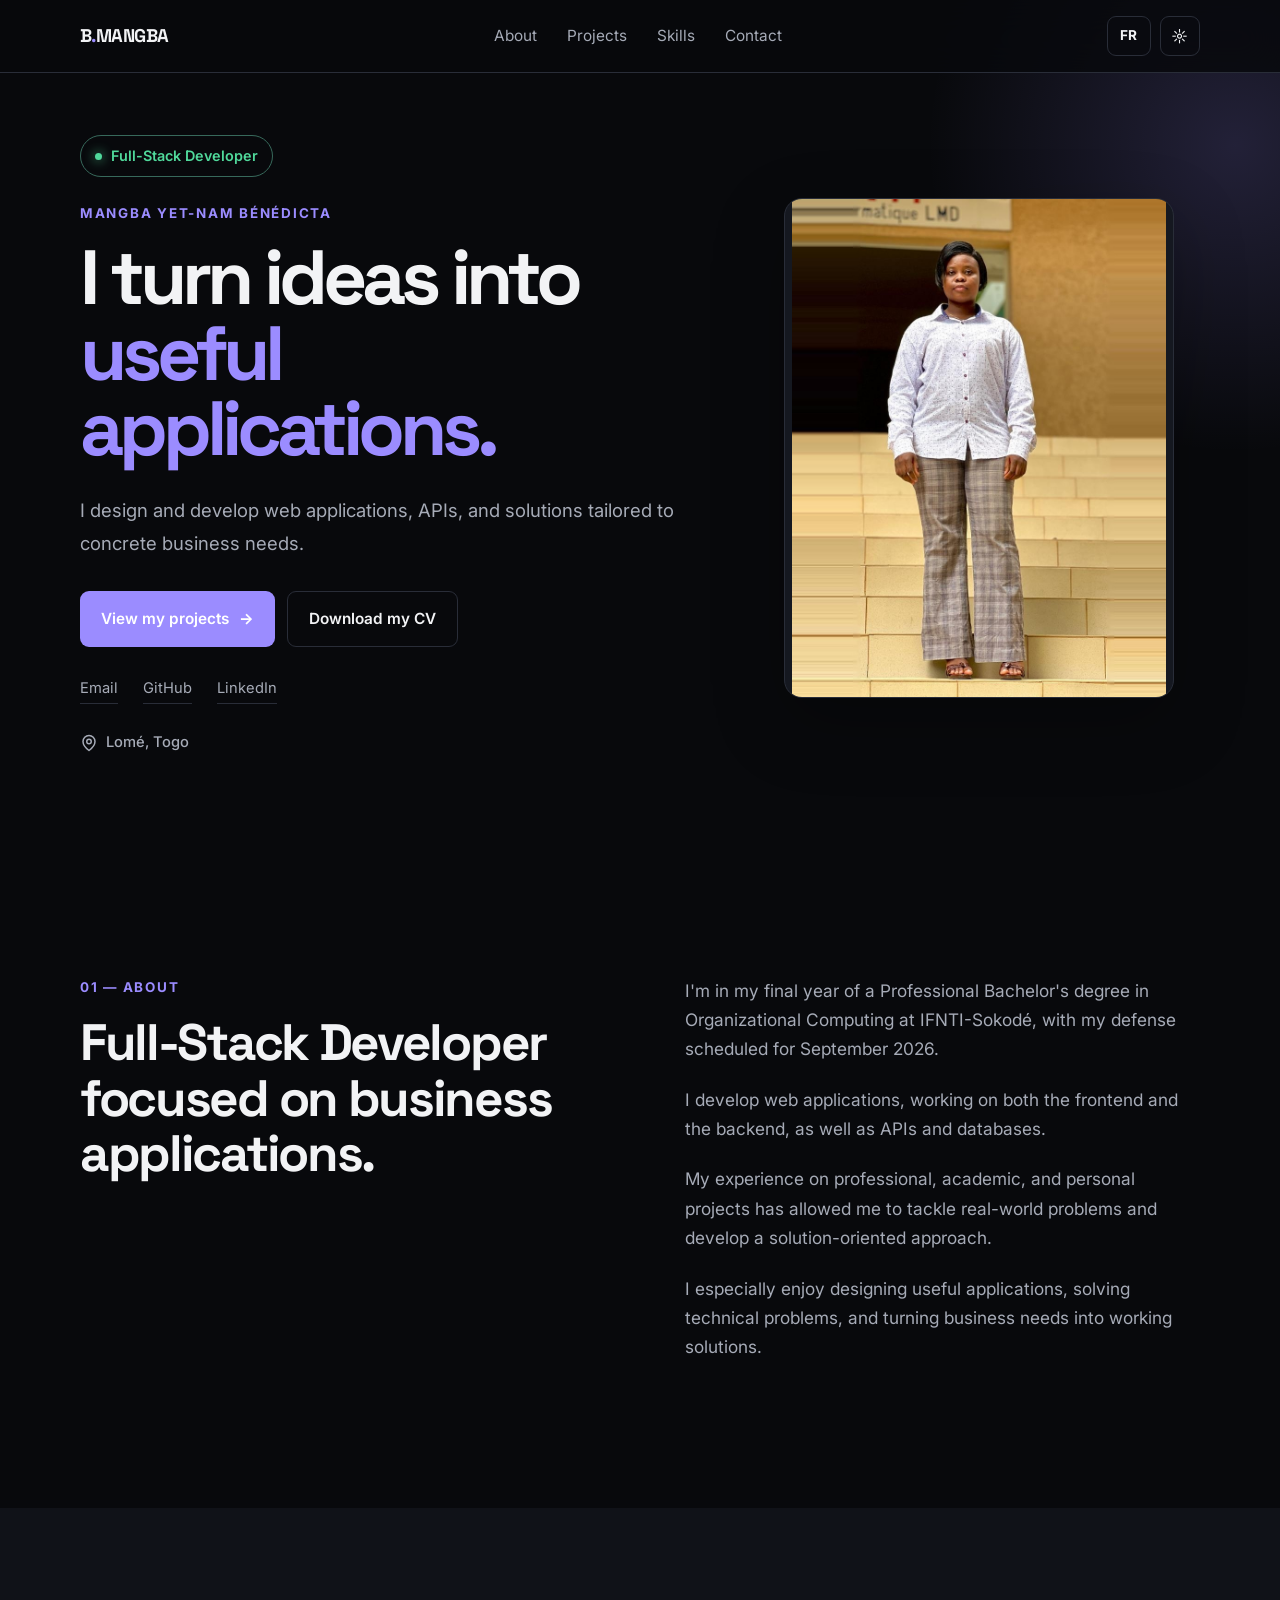
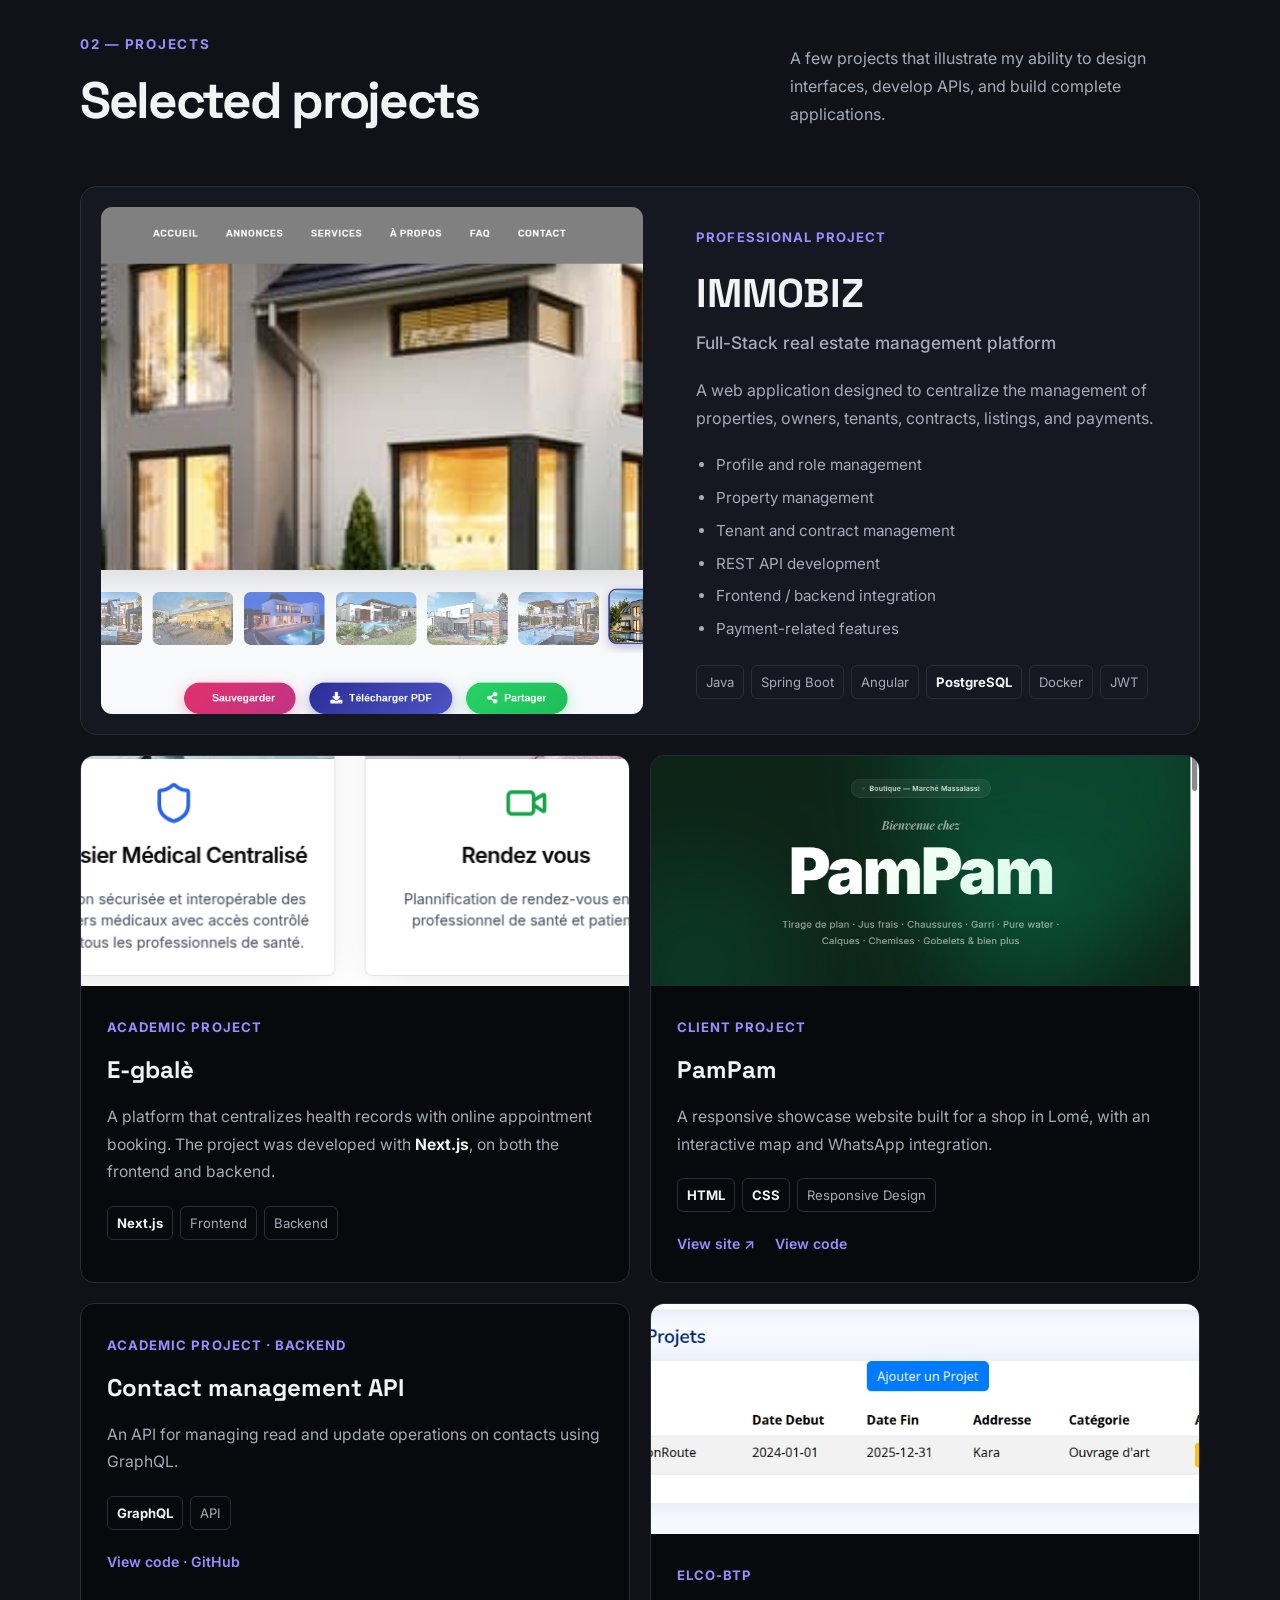
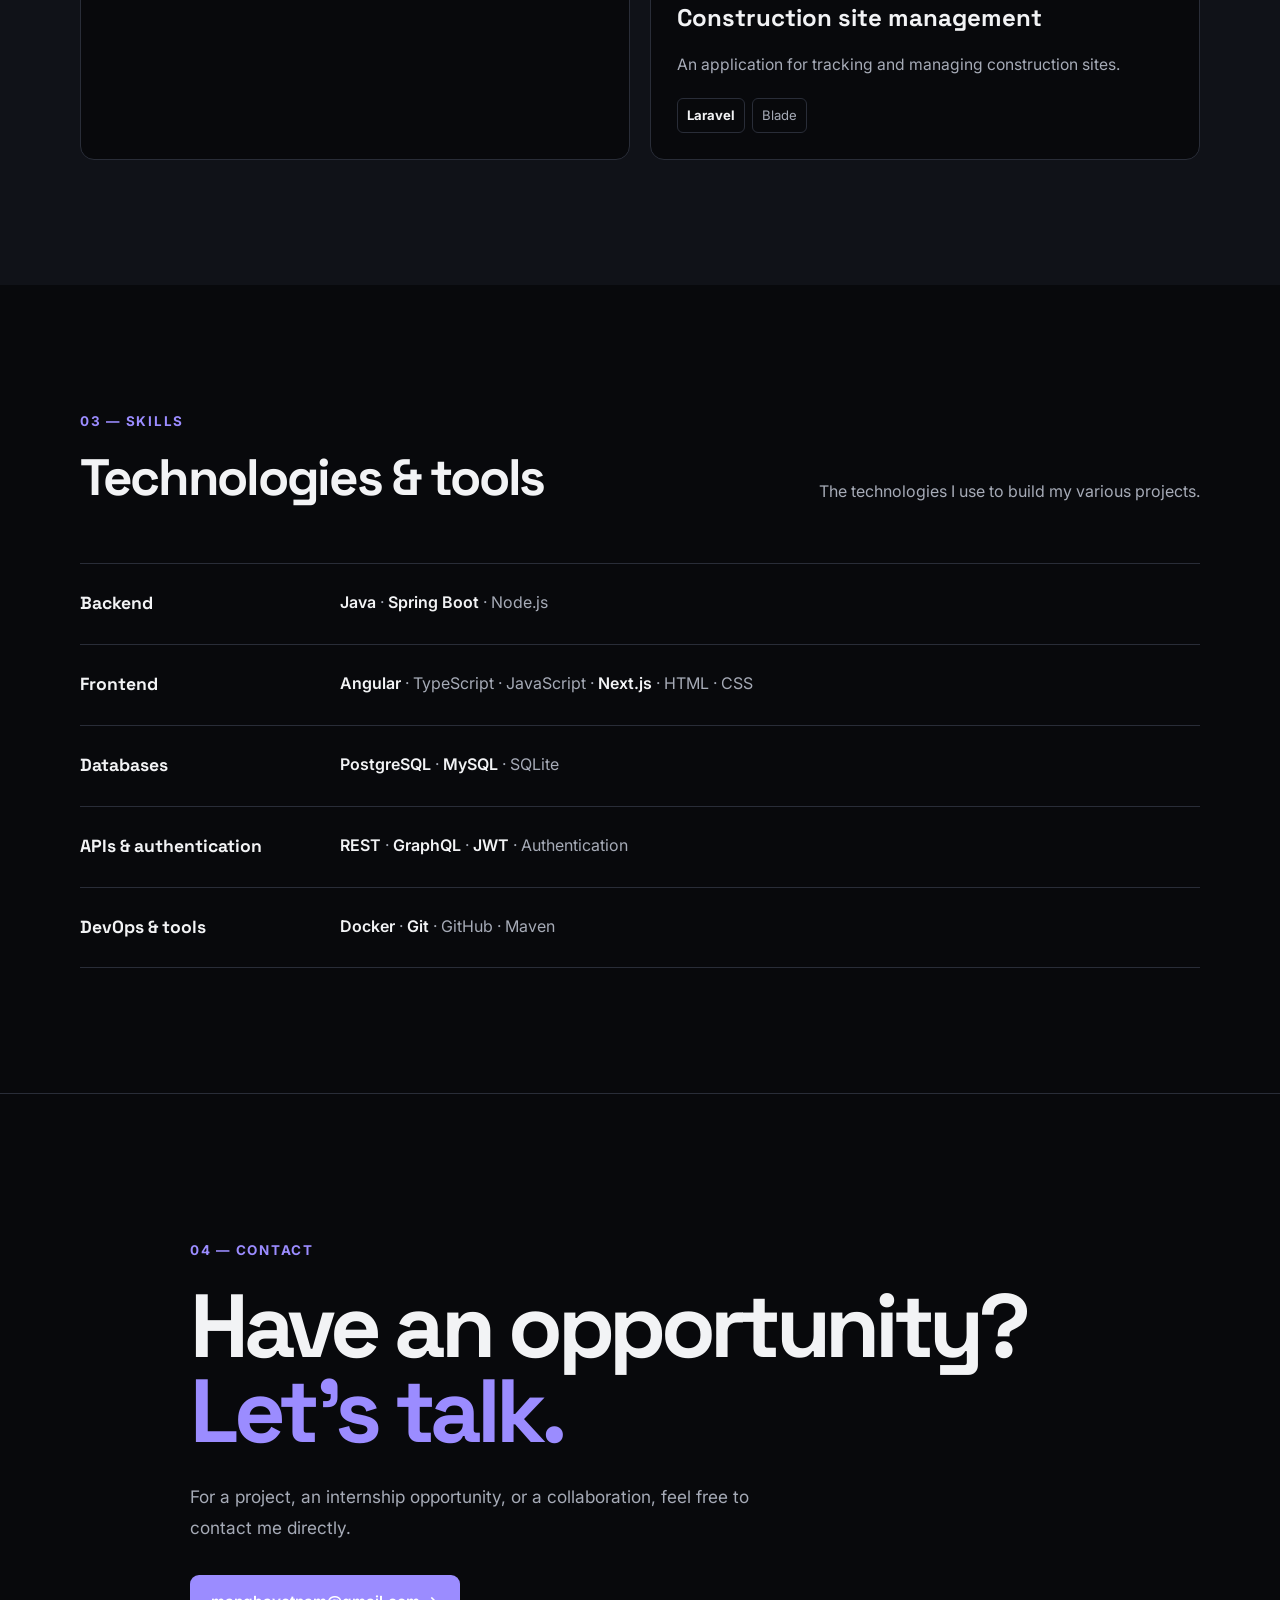
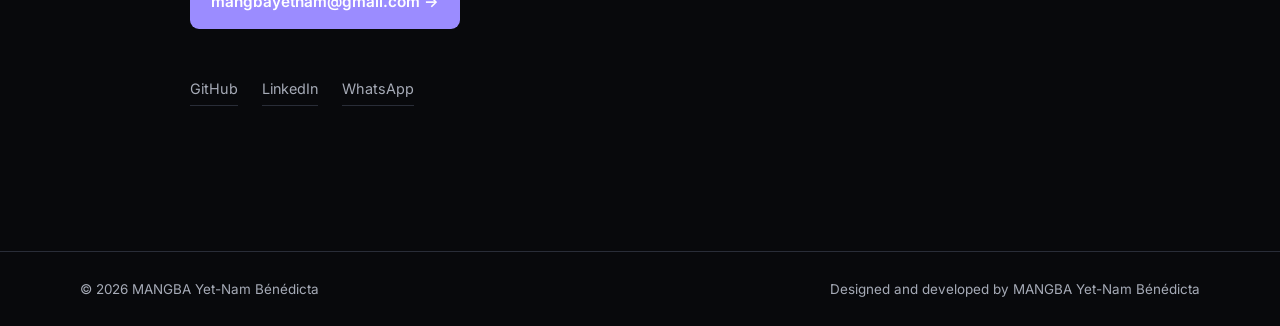
==== index.en.html @ 44712474 "ajout de traduction" ====
<!DOCTYPE html>
<html lang="en" data-theme="dark">

<head>
  <meta charset="UTF-8">
  <meta name="viewport" content="width=device-width, initial-scale=1.0">

  <meta
    name="description"
    content="Portfolio of MANGBA Yet-Nam Bénédicta — Full-Stack Developer."
  >

  <title>MANGBA Yet-Nam Bénédicta — Full-Stack Developer</title>

  <link rel="alternate" hreflang="fr" href="index.html">
  <link rel="alternate" hreflang="en" href="index.en.html">

  <link rel="preconnect" href="https://fonts.googleapis.com">
  <link rel="preconnect" href="https://fonts.gstatic.com" crossorigin>

  <link
    href="https://fonts.googleapis.com/css2?family=Inter:wght@400;500;600;700&family=Space+Grotesk:wght@500;600;700&display=swap"
    rel="stylesheet"
  >

  <link rel="stylesheet" href="style.css">
</head>

<body>

<!-- =====================================================
     HEADER
===================================================== -->

<header class="site-header">

  <div class="container nav">

    <a href="#home" class="brand">
      B<span>.</span>MANGBA
    </a>

    <nav id="navMenu">

      <a href="#about">About</a>
      <a href="#work">Projects</a>
      <a href="#skills">Skills</a>
      <a href="#contact">Contact</a>

    </nav>

    <div class="nav-actions">

      <a
        href="index.html"
        class="lang-switch"
        aria-label="Switch to French version"
        hreflang="fr"
      >
        FR
      </a>

      <button
        id="themeToggle"
        class="icon-btn"
        aria-label="Toggle theme"
      >
        ☼
      </button>

      <button
        id="menuToggle"
        class="icon-btn menu-btn"
        aria-label="Open menu"
      >
        ☰
      </button>

    </div>

  </div>

</header>


<main>

<!-- =====================================================
     HERO
===================================================== -->

<section class="hero" id="home">

  <div class="hero-orb"></div>

  <div class="container hero-grid">

    <div class="hero-copy">

      <div class="availability">

        <i></i>

        Full-Stack Developer

      </div>


      <p class="eyebrow">
        MANGBA Yet-Nam Bénédicta
      </p>


      <h1>
        I turn ideas into
        <em>useful applications.</em>
      </h1>


      <p class="hero-text">
        I design and develop web applications, APIs, and solutions
        tailored to concrete business needs.
      </p>


      <div class="hero-buttons">

        <a
          href="#work"
          class="btn primary"
        >
          View my projects
          <b>→</b>
        </a>


        <a
          href="assets/MANGBA_Yet-Nam_Bénédicta_CV.pdf"
          class="btn ghost"
          download
        >
          Download my CV
        </a>

      </div>


      <div class="hero-links">

        <a href="mailto:mangbayetnam@gmail.com">
          Email
        </a>

        <a
          href="https://github.com/bendictamangba"
          target="_blank"
          rel="noopener"
        >
          GitHub
        </a>

        <a
          href="https://www.linkedin.com/in/yet-nam-b%C3%A9n%C3%A9dicta-mangba-b4b891425/"
          target="_blank"
          rel="noopener"
        >
          LinkedIn
        </a>

      </div>


      <!-- LOCATION -->

      <div class="location">

        <svg
          xmlns="http://www.w3.org/2000/svg"
          width="18"
          height="18"
          viewBox="0 0 24 24"
          fill="none"
          stroke="currentColor"
          stroke-width="2"
          stroke-linecap="round"
          stroke-linejoin="round"
          aria-hidden="true"
        >
          <path d="M20 10c0 6-8 12-8 12S4 16 4 10a8 8 0 1 1 16 0Z"></path>
          <circle cx="12" cy="10" r="3"></circle>
        </svg>

        <span>
          Lomé, Togo
        </span>

      </div>

    </div>


    <!-- PHOTO -->

    <div class="portrait-wrap">

      <div class="portrait">

        <img
          src="assets/images/me.jpeg"
          alt="Portrait of MANGBA Yet-Nam Bénédicta"
        >

      </div>

    </div>

  </div>

</section>


<!-- =====================================================
     ABOUT
===================================================== -->

<section
  id="about"
  class="section"
>

  <div class="container two-col">

    <div>

      <p class="section-index">
        01 — ABOUT
      </p>

      <h2>
        Full-Stack Developer
        focused on business applications.
      </h2>

    </div>


    <div class="body-copy">

      <p>
        I'm in my final year of a Professional Bachelor's degree in
        Organizational Computing at IFNTI-Sokodé, with my defense
        scheduled for September 2026.
      </p>


      <p>
        I develop web applications, working on both the frontend and
        the backend, as well as APIs and databases.
      </p>


      <p>
        My experience on professional, academic, and personal projects
        has allowed me to tackle real-world problems and develop a
        solution-oriented approach.
      </p>


      <p>
        I especially enjoy designing useful applications, solving
        technical problems, and turning business needs into working
        solutions.
      </p>

    </div>

  </div>

</section>


<!-- =====================================================
     PROJECTS
===================================================== -->

<section
  id="work"
  class="section dark-section"
>

  <div class="container">

    <div class="section-head">

      <div>

        <p class="section-index">
          02 — PROJECTS
        </p>

        <h2>
          Selected projects
        </h2>

      </div>


      <p>
        A few projects that illustrate my ability to design interfaces,
        develop APIs, and build complete applications.
      </p>

    </div>


    <!-- IMMOBIZ -->

    <article class="featured-project">

      <div class="project-visual">

        <img
          src="assets/images/immobiz.png"
          alt="IMMOBIZ platform interface"
        >

      </div>


      <div class="project-info">

        <span class="label">
          Professional project
        </span>


        <h3>
          IMMOBIZ
        </h3>


        <h4>
          Full-Stack real estate management platform
        </h4>


        <p>
          A web application designed to centralize the management of
          properties, owners, tenants, contracts, listings, and payments.
        </p>


        <ul>

          <li>
            Profile and role management
          </li>

          <li>
            Property management
          </li>

          <li>
            Tenant and contract management
          </li>

          <li>
            REST API development
          </li>

          <li>
            Frontend / backend integration
          </li>

          <li>
            Payment-related features
          </li>

        </ul>


        <div class="tech">

          <span>Java</span>
          <span>Spring Boot</span>
          <span>Angular</span>
          <span><b>PostgreSQL</b></span>
          <span>Docker</span>
          <span>JWT</span>

        </div>

      </div>

    </article>


    <!-- OTHER PROJECTS -->

    <div class="project-grid">


      <!-- E-GBALE -->

      <article class="project-card">

        <div class="card-image">

          <img
            src="assets/images/egbale.png"
            alt="E-gbalè platform"
          >

        </div>


        <div class="card-body">

          <span class="label">
            Academic project
          </span>


          <h3>
            E-gbalè
          </h3>


          <p>
            A platform that centralizes health records with online
            appointment booking. The project was developed with
            <strong>Next.js</strong>, on both the frontend and backend.
          </p>


          <div class="tech">

            <span><b>Next.js</b></span>
            <span>Frontend</span>
            <span>Backend</span>

          </div>

        </div>

      </article>


      <!-- PAMPAM -->

      <article class="project-card">

        <div class="card-image">

          <img
            src="assets/images/pampam.png"
            alt="PamPam showcase website"
          >

        </div>


        <div class="card-body">

          <span class="label">
            Client project
          </span>


          <h3>
            PamPam
          </h3>


          <p>
            A responsive showcase website built for a shop in Lomé,
            with an interactive map and WhatsApp integration.
          </p>


          <div class="tech">

            <span><b>HTML</b></span>
            <span><b>CSS</b></span>
            <span>Responsive Design</span>

          </div>


          <div class="card-links">

            <a
              href="https://pampam-iota.vercel.app"
              target="_blank"
              rel="noopener"
            >
              View site ↗
            </a>


            <a
              href="https://github.com/bendictamangba/pampam"
              target="_blank"
              rel="noopener"
            >
              View code
            </a>

          </div>

        </div>

      </article>


      <!-- GRAPHQL -->

      <article class="project-card">

        <div class="card-body no-image">

          <span class="label">
            Academic project · Backend
          </span>


          <h3>
            Contact management API
          </h3>


          <p>
            An API for managing read and update operations on contacts
            using GraphQL.
          </p>


          <div class="tech">

            <span><b>GraphQL</b></span>
            <span>API</span>

          </div>


          <div class="card-links">

            <a
              href="https://github.com/bendictamangba/API_gestioncontact_Graphql"
              target="_blank"
              rel="noopener"
            >
              View code · GitHub
            </a>

          </div>

        </div>

      </article>


      <!-- ELCO BTP -->

      <article class="project-card">

        <div class="card-image">

          <img
            src="assets/images/chantier.png"
            alt="Construction site management application"
          >

        </div>


        <div class="card-body">

          <span class="label">
            ELCO-BTP
          </span>


          <h3>
            Construction site management
          </h3>


          <p>
            An application for tracking and managing construction sites.
          </p>


          <div class="tech">

            <span><b>Laravel</b></span>
            <span>Blade</span>

          </div>

        </div>

      </article>

    </div>

  </div>

</section>


<!-- =====================================================
     SKILLS
===================================================== -->

<section
  id="skills"
  class="section"
>

  <div class="container">

    <div class="section-head">

      <div>

        <p class="section-index">
          03 — SKILLS
        </p>

        <h2>
          Technologies & tools
        </h2>

      </div>


      <p>
        The technologies I use to build my various projects.
      </p>

    </div>


    <div class="skill-list">


      <div>

        <strong>
          Backend
        </strong>

        <span>
          <b>Java</b> · <b>Spring Boot</b> ·
          Node.js
        </span>

      </div>


      <div>

        <strong>
          Frontend
        </strong>

        <span>
          <b>Angular</b> · TypeScript · JavaScript ·
          <b>Next.js</b> · HTML · CSS
        </span>

      </div>


      <div>

        <strong>
          Databases
        </strong>

        <span>
          <b>PostgreSQL</b> · <b>MySQL</b> · SQLite
        </span>

      </div>


      <div>

        <strong>
          APIs & authentication
        </strong>

        <span>
          <b>REST</b> · <b>GraphQL</b> ·
          <b>JWT</b> · Authentication
        </span>

      </div>


      <div>

        <strong>
          DevOps & tools
        </strong>

        <span>
          <b>Docker</b> · <b>Git</b> ·
          GitHub · Maven
        </span>

      </div>

    </div>

  </div>

</section>


<!-- =====================================================
     CONTACT
===================================================== -->

<section
  id="contact"
  class="contact-section"
>

  <div class="container contact-inner">

    <p class="section-index">
      04 — CONTACT
    </p>


    <h2>
      Have an opportunity?
      <br>
      <em>Let's talk.</em>
    </h2>


    <p>
      For a project, an internship opportunity, or a collaboration,
      feel free to contact me directly.
    </p>


    <a
      class="btn primary"
      href="mailto:mangbayetnam@gmail.com"
    >
      mangbayetnam@gmail.com →
    </a>


    <div class="contact-bottom">

      <a
        href="https://github.com/bendictamangba"
        target="_blank"
        rel="noopener"
      >
        GitHub
      </a>


      <a
        href="https://www.linkedin.com/in/yet-nam-b%C3%A9n%C3%A9dicta-mangba-b4b891425/"
        target="_blank"
        rel="noopener"
      >
        LinkedIn
      </a>


      <a
        href="https://wa.me/22892177598"
        target="_blank"
        rel="noopener"
      >
        WhatsApp
      </a>

    </div>

  </div>

</section>

</main>


<!-- =====================================================
     FOOTER
===================================================== -->

<footer>

  <div class="container">

    <span>
      © 2026 MANGBA Yet-Nam Bénédicta
    </span>


    <span>
      Designed and developed by MANGBA Yet-Nam Bénédicta
    </span>

  </div>

</footer>


<script>

const root = document.documentElement;

const theme =
  document.getElementById("themeToggle");

const menu =
  document.getElementById("menuToggle");

const nav =
  document.getElementById("navMenu");


const savedTheme =
  localStorage.getItem("theme");


if (savedTheme) {

  root.dataset.theme = savedTheme;

}


function updateThemeIcon() {

  theme.textContent =
    root.dataset.theme === "dark"
      ? "☼"
      : "☾";

}


updateThemeIcon();


theme.onclick = () => {

  root.dataset.theme =
    root.dataset.theme === "dark"
      ? "light"
      : "dark";


  localStorage.setItem(
    "theme",
    root.dataset.theme
  );


  updateThemeIcon();

};


menu.onclick = () => {

  nav.classList.toggle("open");

};


nav
  .querySelectorAll("a")
  .forEach(link => {

    link.onclick = () => {

      nav.classList.remove("open");

    };

  });

</script>

</body>

</html>
---- style.css ----
* {
  box-sizing: border-box;
  margin: 0;
  padding: 0;
}

:root,
[data-theme="dark"] {
  --bg: #08090c;
  --surface: #101218;
  --surface2: #151820;
  --line: #292d38;

  --text: #f2f3f5;
  --muted: #a6abb7;

  --accent: #9b8cff;
  --green: #50d99b;
}

[data-theme="light"] {
  --bg: #f7f7f9;
  --surface: #ffffff;
  --surface2: #f0f0f4;
  --line: #dedee6;

  --text: #16171d;
  --muted: #666b77;

  --accent: #6657dc;
  --green: #159866;
}


/* =====================================================
   GLOBAL
===================================================== */

html {
  scroll-behavior: smooth;
}

body {
  font-family: "Inter", sans-serif;

  background: var(--bg);

  color: var(--text);

  line-height: 1.7;

  font-size: 17px;
}

a {
  color: inherit;

  text-decoration: none;
}

button {
  font-family: inherit;
}

.container {
  width: min(1120px, calc(100% - 48px));

  margin: auto;
}


/* =====================================================
   HEADER
===================================================== */

.site-header {
  position: fixed;

  top: 0;
  left: 0;
  right: 0;

  z-index: 50;

  border-bottom: 1px solid var(--line);

  background: color-mix(
    in srgb,
    var(--bg) 84%,
    transparent
  );

  backdrop-filter: blur(18px);
}

.nav {
  height: 72px;

  display: flex;

  align-items: center;

  justify-content: space-between;
}

.brand {
  font-family: "Space Grotesk", sans-serif;

  font-size: 1.15rem;

  font-weight: 700;

  letter-spacing: -0.03em;
}

.brand span {
  color: var(--accent);
}

nav {
  display: flex;

  gap: 30px;
}

nav a {
  font-size: 0.96rem;

  color: var(--muted);

  transition: 0.2s;
}

nav a:hover {
  color: var(--text);
}

.nav-actions {
  display: flex;

  gap: 9px;
}

.icon-btn {
  width: 40px;
  height: 40px;

  border: 1px solid var(--line);

  background: transparent;

  color: var(--text);

  border-radius: 9px;

  cursor: pointer;

  font-size: 1rem;
}

.menu-btn {
  display: none;
}


/* =====================================================
   LANGUAGE SWITCHER
===================================================== */

.lang-switch {
  display: inline-flex;

  align-items: center;

  justify-content: center;

  height: 40px;

  padding: 0 12px;

  border: 1px solid var(--line);

  background: transparent;

  color: var(--text);

  border-radius: 9px;

  cursor: pointer;

  font-size: 0.85rem;

  font-weight: 700;

  letter-spacing: 0.04em;

  transition: 0.2s;
}

.lang-switch:hover {
  border-color: var(--accent);

  color: var(--accent);
}


/* =====================================================
   HERO
===================================================== */

.hero {
  min-height: 92vh;

  display: flex;

  align-items: center;

  padding: 135px 0 90px;

  position: relative;

  overflow: hidden;
}

.hero-orb {
  position: absolute;

  width: 650px;
  height: 650px;

  right: -280px;
  top: -180px;

  background:
    radial-gradient(
      circle,
      rgba(155, 140, 255, 0.18),
      transparent 67%
    );

  pointer-events: none;
}

.hero-grid {
  display: grid;

  grid-template-columns: 1.15fr 0.85fr;

  gap: 80px;

  align-items: center;
}

.availability {
  display: inline-flex;

  gap: 9px;

  align-items: center;

  border: 1px solid
    color-mix(
      in srgb,
      var(--green) 35%,
      var(--line)
    );

  padding: 8px 14px;

  border-radius: 30px;

  color: var(--green);

  font-size: 0.9rem;

  font-weight: 600;

  margin-bottom: 25px;
}

.availability i {
  width: 7px;
  height: 7px;

  flex-shrink: 0;

  border-radius: 50%;

  background: var(--green);

  box-shadow:
    0 0 12px var(--green);
}


/* =====================================================
   LOCALISATION
===================================================== */

.location {
  display: inline-flex;

  align-items: center;

  gap: 8px;

  margin-top: 26px;

  color: var(--muted);

  font-size: 0.92rem;

  font-weight: 500;
}

.location-icon {
  width: 18px;
  height: 18px;

  flex-shrink: 0;

  color: var(--accent);
}


/* =====================================================
   HERO TEXT
===================================================== */

.eyebrow,
.section-index {
  font-size: 0.84rem;

  text-transform: uppercase;

  letter-spacing: 0.13em;

  color: var(--accent);

  font-weight: 700;
}

.hero h1 {
  font-family: "Space Grotesk", sans-serif;

  font-size: clamp(3.3rem, 6vw, 5.4rem);

  line-height: 0.98;

  letter-spacing: -0.065em;

  margin: 15px 0 28px;

  max-width: 760px;
}

.hero h1 em,
.contact-section h2 em {
  color: var(--accent);

  font-style: normal;
}

.hero-text {
  max-width: 650px;

  color: var(--muted);

  font-size: 1.16rem;

  line-height: 1.75;

  margin-bottom: 32px;
}

.hero-buttons {
  display: flex;

  gap: 12px;

  flex-wrap: wrap;
}

.btn {
  display: inline-flex;

  align-items: center;

  gap: 10px;

  padding: 14px 21px;

  border-radius: 9px;

  font-size: 0.96rem;

  font-weight: 600;

  transition: 0.2s;
}

.btn:hover {
  transform: translateY(-2px);
}

.primary {
  background: var(--accent);

  color: #fff;
}

.ghost {
  border: 1px solid var(--line);
}

.ghost:hover {
  border-color: var(--accent);

  color: var(--accent);
}

.hero-links {
  display: flex;

  gap: 25px;

  margin-top: 29px;

  flex-wrap: wrap;
}

.hero-links a {
  font-size: 0.92rem;

  color: var(--muted);

  border-bottom: 1px solid var(--line);

  padding-bottom: 2px;
}

.hero-links a:hover {
  color: var(--accent);

  border-color: var(--accent);
}


/* =====================================================
   PHOTO DE PROFIL
===================================================== */

.portrait-wrap {
  min-height: 520px;

  position: relative;

  display: flex;

  align-items: center;

  justify-content: center;

  padding: 20px;
}


/*
  Aucun cercle derrière la photo.
*/

.portrait-ring {
  display: none;
}

.portrait {
  width: 390px;

  height: 500px;

  border-radius: 18px;

  overflow: hidden;

  border: 1px solid var(--line);

  background: var(--surface2);

  position: relative;

  z-index: 2;

  box-shadow:
    0 25px 70px rgba(0, 0, 0, 0.25);
}

.portrait img {
  width: 100%;

  height: 100%;

  /*
    Toute la photo reste visible.
    Aucune partie du corps ou du visage
    ne sera coupée.
  */

  object-fit: contain;

  object-position: center;

  display: block;
}


/* =====================================================
   SECTIONS
===================================================== */

.section {
  padding: 125px 0;
}

.two-col {
  display: grid;

  grid-template-columns: 1fr 1fr;

  gap: 90px;
}

.two-col h2,
.section-head h2 {
  font-family: "Space Grotesk", sans-serif;

  font-size: clamp(2.2rem, 4vw, 3.3rem);

  line-height: 1.08;

  letter-spacing: -0.045em;

  margin-top: 17px;
}

.body-copy {
  color: var(--muted);

  max-width: 600px;

  font-size: 1.08rem;
}

.body-copy p {
  margin-bottom: 21px;
}


/* =====================================================
   PROJECTS
===================================================== */

.dark-section {
  background: var(--surface);
}

.section-head {
  display: flex;

  justify-content: space-between;

  gap: 60px;

  align-items: end;

  margin-bottom: 58px;
}

.section-head > p {
  max-width: 410px;

  color: var(--muted);

  font-size: 1rem;

  line-height: 1.75;
}

.featured-project {
  display: grid;

  grid-template-columns: 1.05fr 0.95fr;

  gap: 45px;

  background: var(--surface2);

  border: 1px solid var(--line);

  border-radius: 17px;

  padding: 20px;

  margin-bottom: 20px;
}

.project-visual {
  overflow: hidden;

  border-radius: 11px;
}

.project-visual img {
  width: 100%;

  height: 100%;

  min-height: 340px;

  object-fit: cover;

  display: block;
}

.project-info {
  padding: 15px 8px;
}

.label {
  display: inline-block;

  color: var(--accent);

  font-size: 0.82rem;

  font-weight: 700;

  text-transform: uppercase;

  letter-spacing: 0.08em;

  line-height: 1.5;
}

.project-info h3 {
  font-family: "Space Grotesk", sans-serif;

  font-size: 2.5rem;

  margin-top: 9px;
}

.project-info h4 {
  font-size: 1.08rem;

  color: var(--muted);

  font-weight: 500;

  margin-bottom: 19px;
}

.project-info > p {
  color: var(--muted);

  font-size: 1rem;

  line-height: 1.75;

  margin-bottom: 20px;
}

.project-info ul {
  padding-left: 20px;

  color: var(--muted);

  font-size: 0.95rem;

  margin-bottom: 23px;
}

.project-info li {
  margin-bottom: 7px;
}

.project-info strong,
.card-body strong {
  color: var(--text);
}


/* =====================================================
   TECHNOLOGIES
===================================================== */

.tech {
  display: flex;

  gap: 7px;

  flex-wrap: wrap;
}

.tech span {
  font-size: 0.82rem;

  color: var(--muted);

  border: 1px solid var(--line);

  padding: 5px 9px;

  border-radius: 6px;
}

.tech span b {
  color: var(--text);
}


/* =====================================================
   PROJECT GRID
===================================================== */

.project-grid {
  display: grid;

  grid-template-columns: repeat(2, 1fr);

  gap: 20px;
}

.project-card {
  border: 1px solid var(--line);

  border-radius: 14px;

  overflow: hidden;

  background: var(--bg);

  transition: 0.25s;
}

.project-card:hover {
  transform: translateY(-4px);

  border-color:
    color-mix(
      in srgb,
      var(--accent) 60%,
      var(--line)
    );
}

.card-image {
  height: 230px;

  overflow: hidden;
}

.card-image img {
  width: 100%;

  height: 100%;

  object-fit: cover;

  display: block;
}

.card-body {
  padding: 26px;
}

.card-body.no-image {
  min-height: 285px;
}

.card-body h3 {
  font-family: "Space Grotesk", sans-serif;

  font-size: 1.5rem;

  margin: 9px 0 12px;
}

.card-body p {
  color: var(--muted);

  font-size: 0.98rem;

  line-height: 1.75;

  margin-bottom: 20px;
}

.card-links {
  display: flex;

  gap: 20px;

  margin-top: 20px;

  flex-wrap: wrap;
}

.card-links a {
  font-size: 0.88rem;

  color: var(--accent);

  font-weight: 600;
}


/* =====================================================
   SKILLS
===================================================== */

.skill-list {
  border-top: 1px solid var(--line);

  margin-top: 55px;
}

.skill-list > div {
  display: grid;

  grid-template-columns: 230px 1fr;

  gap: 30px;

  padding: 25px 0;

  border-bottom: 1px solid var(--line);
}

.skill-list strong {
  font-family: "Space Grotesk", sans-serif;

  font-size: 1.1rem;
}

.skill-list span {
  color: var(--muted);

  font-size: 1rem;
}

.skill-list span b {
  color: var(--text);

  font-weight: 600;
}


/* =====================================================
   CONTACT
===================================================== */

.contact-section {
  padding: 145px 0;

  border-top: 1px solid var(--line);
}

.contact-inner {
  max-width: 900px;
}

.contact-section h2 {
  font-family: "Space Grotesk", sans-serif;

  font-size: clamp(3.2rem, 7vw, 5.8rem);

  line-height: 0.95;

  letter-spacing: -0.06em;

  margin: 22px 0 28px;
}

.contact-section > div > p:not(.section-index) {
  max-width: 600px;

  color: var(--muted);

  font-size: 1.08rem;

  line-height: 1.75;

  margin-bottom: 32px;
}

.contact-bottom {
  display: flex;

  gap: 24px;

  flex-wrap: wrap;

  margin-top: 48px;
}

.contact-bottom a,
.contact-bottom span {
  font-size: 0.9rem;

  color: var(--muted);

  border-bottom: 1px solid var(--line);

  padding-bottom: 3px;
}

.contact-bottom a:hover {
  color: var(--accent);

  border-color: var(--accent);
}


/* =====================================================
   FOOTER
===================================================== */

footer {
  border-top: 1px solid var(--line);

  padding: 26px 0;
}

footer .container {
  display: flex;

  justify-content: space-between;

  gap: 20px;

  color: var(--muted);

  font-size: 0.84rem;
}


/* =====================================================
   TABLET
===================================================== */

@media (max-width: 900px) {

  nav {
    display: none;
  }

  .menu-btn {
    display: block;
  }

  nav.open {
    display: flex;

    position: absolute;

    top: 72px;

    left: 0;
    right: 0;

    background: var(--surface);

    border-bottom: 1px solid var(--line);

    padding: 22px 24px;

    flex-direction: column;

    gap: 20px;
  }


  .hero-grid,
  .featured-project,
  .two-col {
    grid-template-columns: 1fr;
  }


  /* PHOTO TABLETTE */

  .portrait-wrap {
    order: -1;

    min-height: 460px;

    padding: 15px;
  }

  .portrait {
    width: 330px;

    height: 430px;

    border-radius: 16px;
  }


  .project-grid {
    grid-template-columns: 1fr;
  }

  .section-head {
    display: block;
  }

  .section-head > p {
    margin-top: 20px;
  }

  .skill-list > div {
    grid-template-columns: 180px 1fr;
  }
}


/* =====================================================
   MOBILE
===================================================== */

@media (max-width: 600px) {

  body {
    font-size: 16px;
  }

  .container {
    width: calc(100% - 32px);
  }


  /* HEADER */

  .nav {
    height: 66px;
  }


  /* HERO */

  .hero {
    padding-top: 105px;

    padding-bottom: 70px;
  }

  .hero-grid {
    gap: 35px;
  }

  .hero h1 {
    font-size: 2.8rem;
  }

  .hero-text {
    font-size: 1.05rem;
  }


  /* PHOTO MOBILE */

  .portrait-wrap {
    min-height: auto;

    padding: 10px 0 30px;
  }

  .portrait {
    width: min(100%, 320px);

    height: 410px;

    border-radius: 14px;
  }

  .portrait img {
    object-fit: contain;

    object-position: center;
  }


  /* LOCALISATION */

  .location {
    font-size: 0.9rem;

    margin-top: 22px;
  }


  /* SECTIONS */

  .section {
    padding: 85px 0;
  }

  .two-col {
    gap: 45px;
  }

  .two-col h2,
  .section-head h2 {
    font-size: 2.3rem;
  }

  .body-copy {
    font-size: 1rem;
  }


  /* PROJECT FEATURED */

  .featured-project {
    padding: 12px;
  }

  .project-visual img {
    min-height: 210px;
  }

  .project-info {
    padding: 15px 5px 10px;
  }

  .project-info h3 {
    font-size: 2rem;
  }

  .project-info > p {
    font-size: 0.95rem;
  }

  .project-info ul {
    font-size: 0.9rem;
  }


  /* PROJECT GRID */

  .project-grid {
    grid-template-columns: 1fr;
  }

  .card-image {
    height: 210px;
  }

  .card-body {
    padding: 24px;
  }

  .card-body p {
    font-size: 0.94rem;
  }


  /* SKILLS */

  .skill-list > div {
    grid-template-columns: 1fr;

    gap: 7px;
  }

  .skill-list span {
    font-size: 0.96rem;
  }


  /* CONTACT */

  .contact-section {
    padding: 105px 0;
  }

  .contact-section h2 {
    font-size: 3.2rem;
  }

  .contact-section > div > p:not(.section-index) {
    font-size: 1rem;
  }


  /* FOOTER */

  footer .container {
    flex-direction: column;

    gap: 8px;
  }
}


/* =====================================================
   PETITS ÉCRANS
===================================================== */

@media (max-width: 380px) {

  .container {
    width: calc(100% - 24px);
  }

  .hero h1 {
    font-size: 2.45rem;
  }

  .portrait {
    width: 100%;

    height: 380px;
  }

  .contact-section h2 {
    font-size: 2.8rem;
  }
}
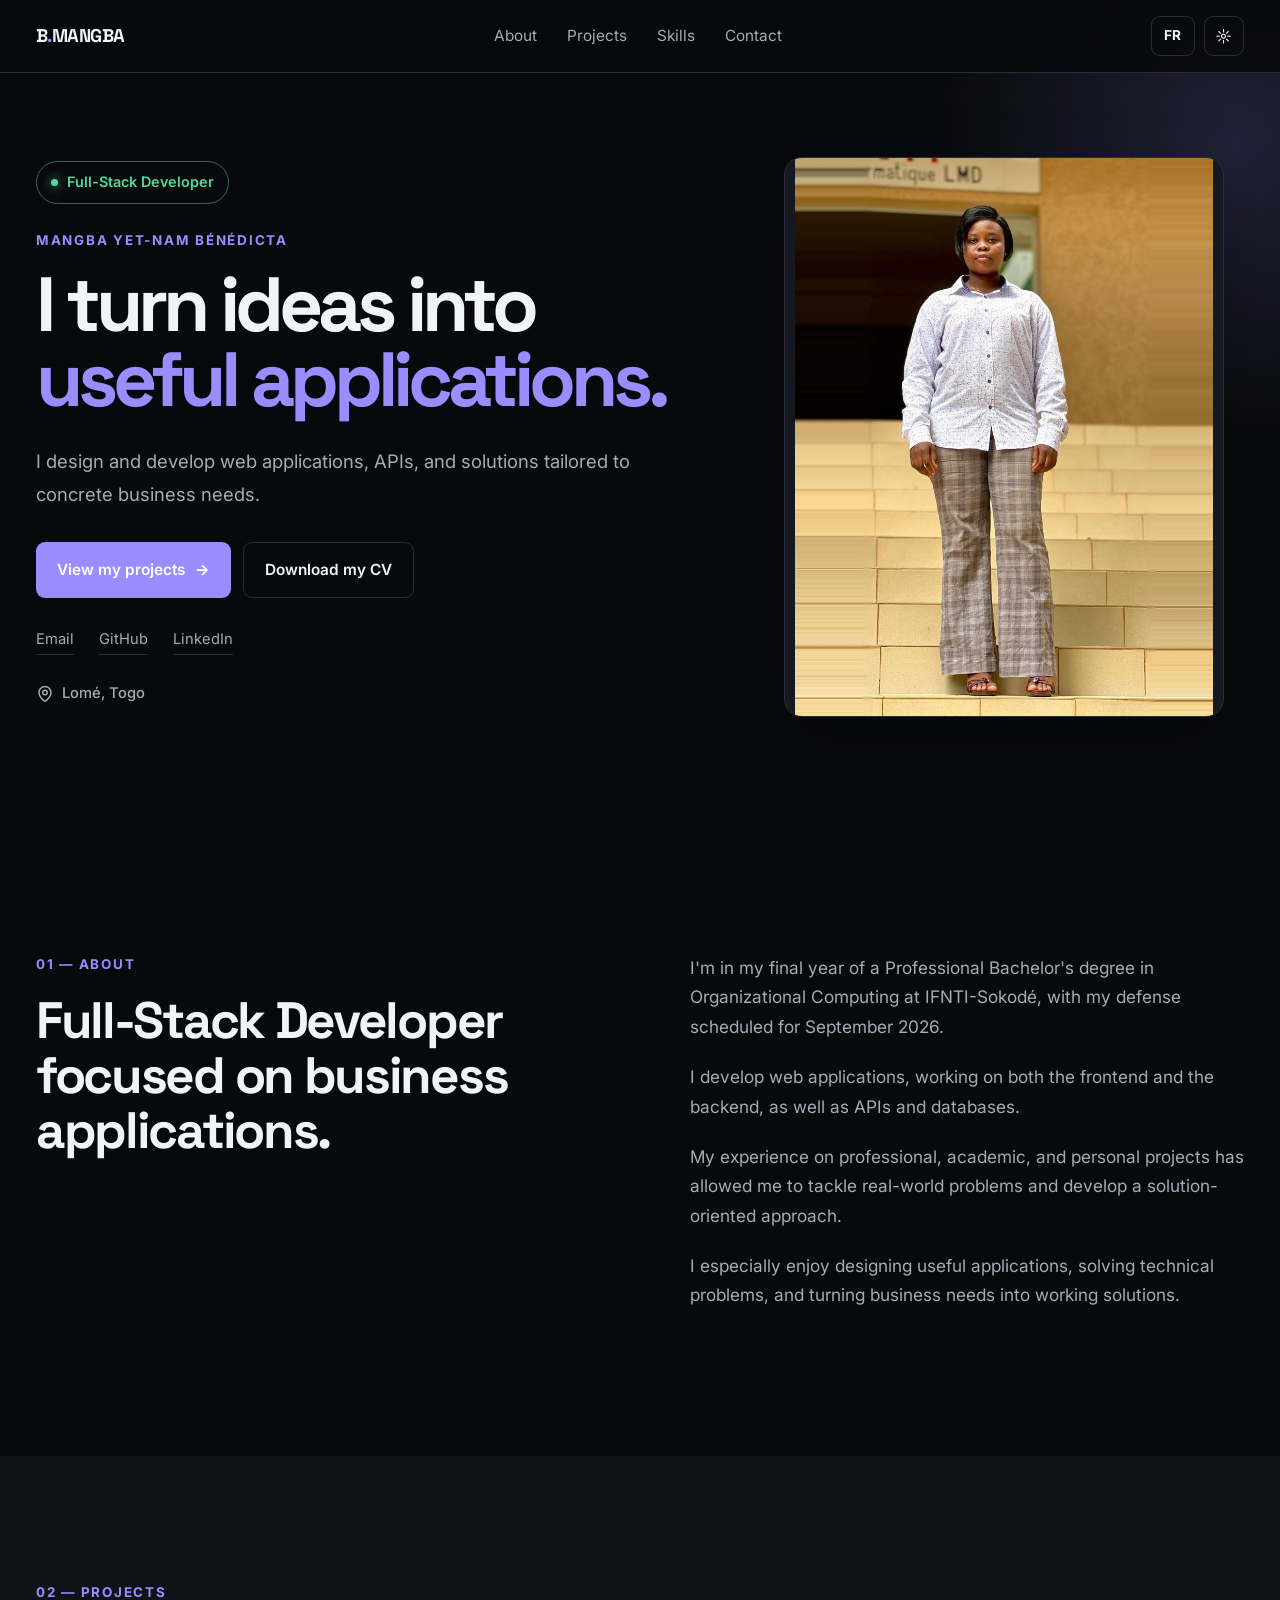
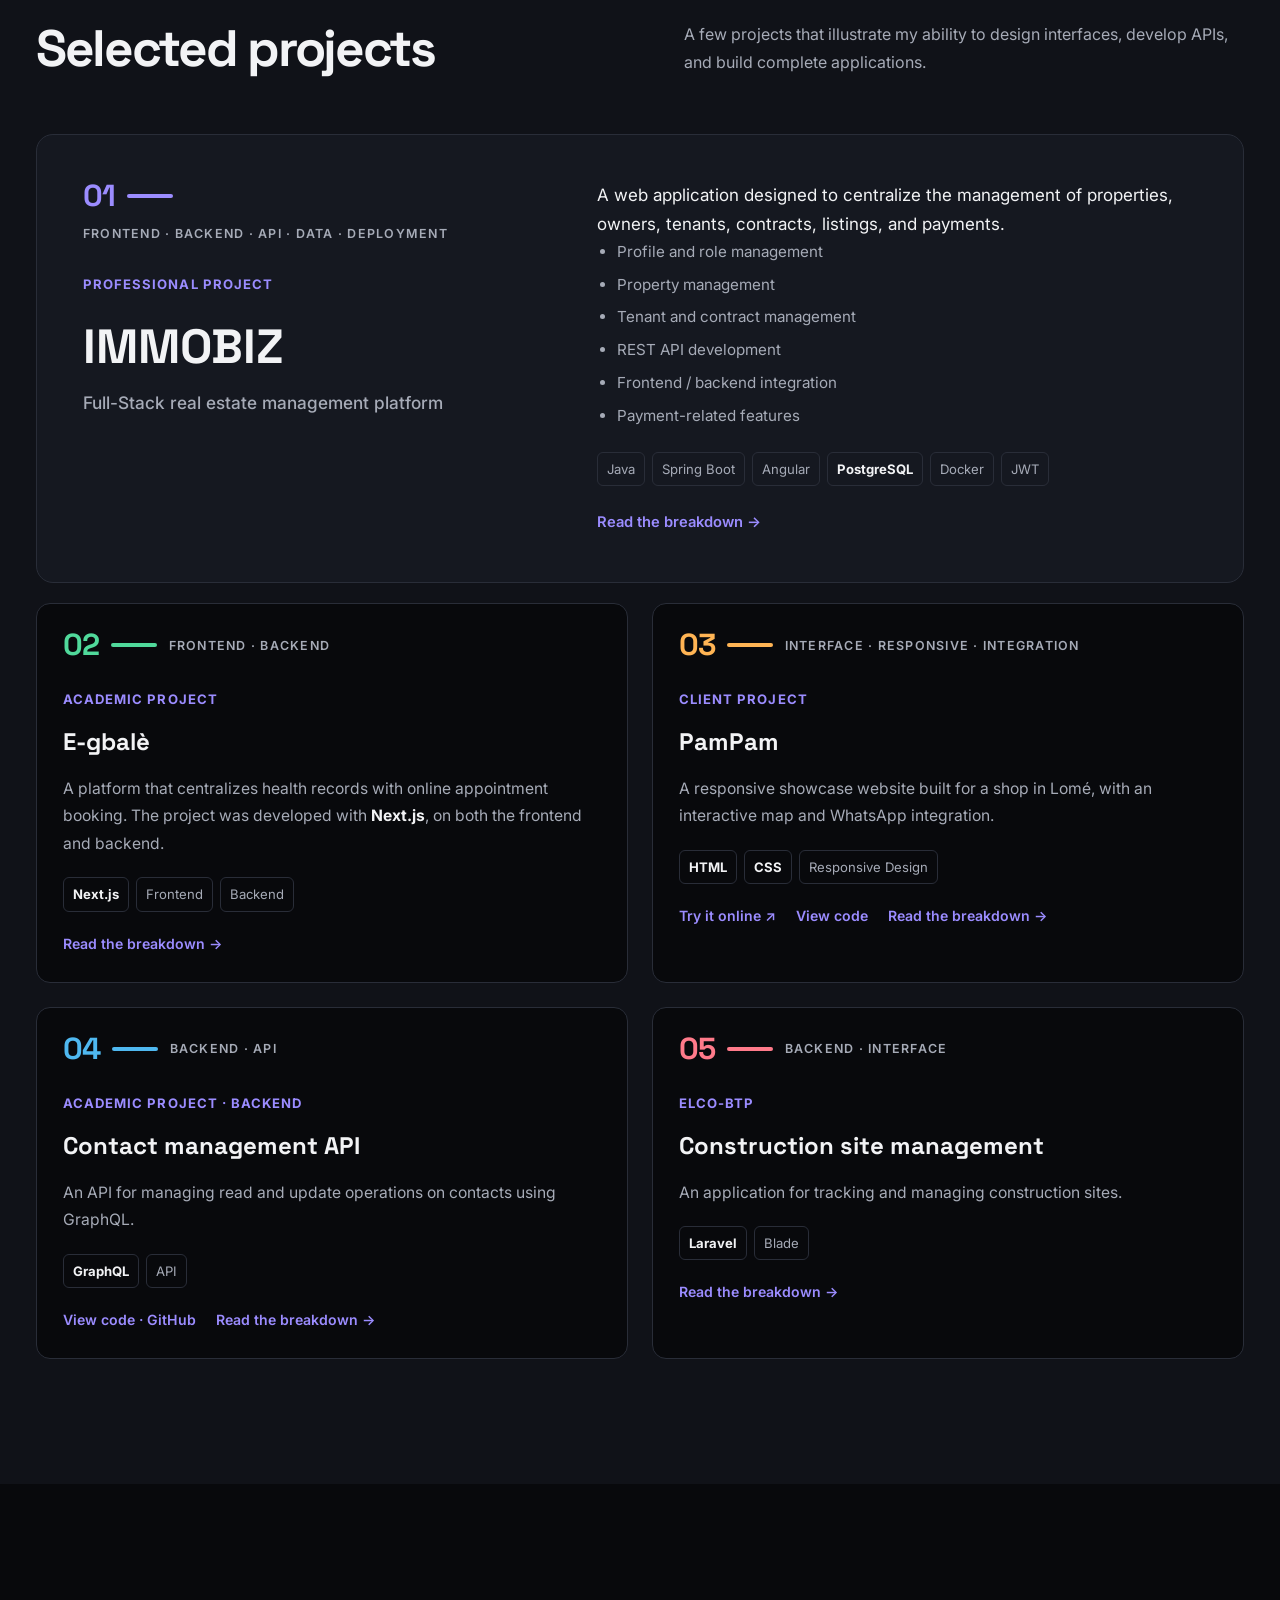
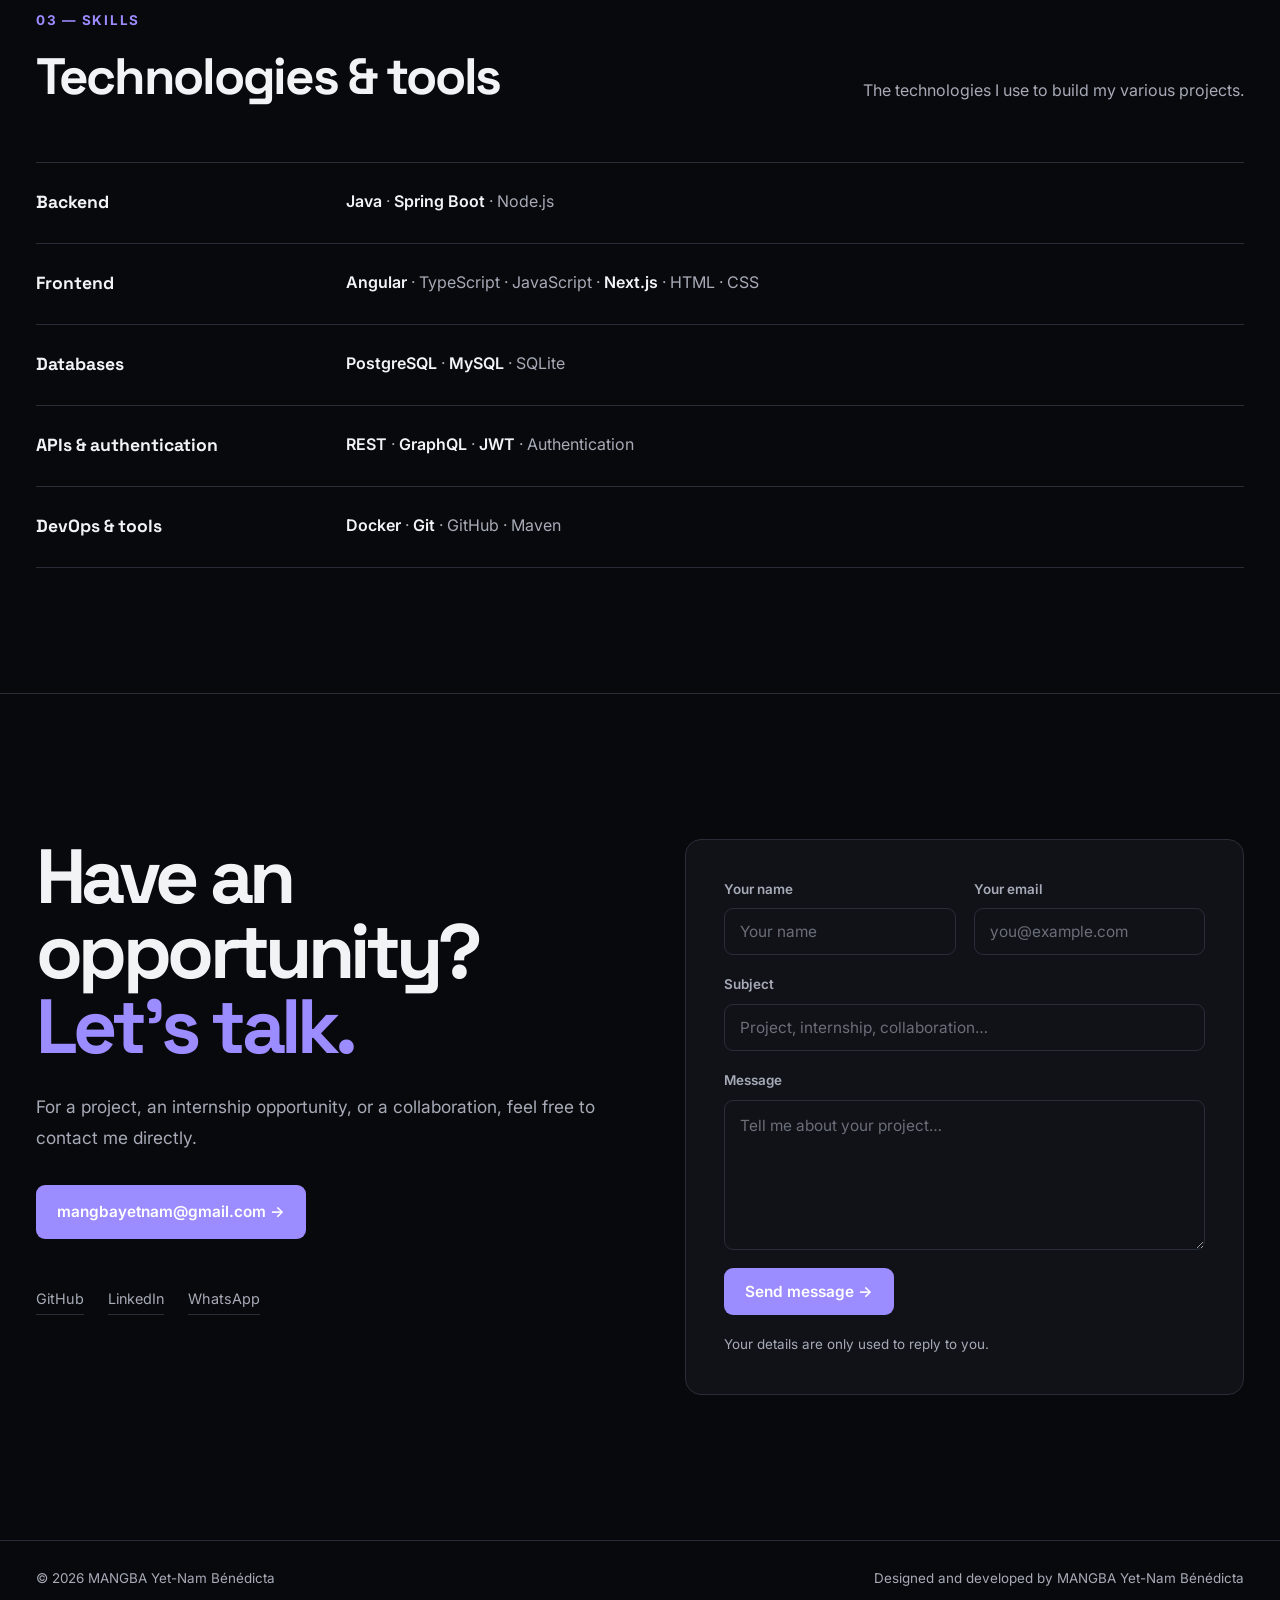
==== commit ad7e1640: "ajout de traduction" ====
--- a/index.en.html
+++ b/index.en.html
@@ -317,79 +317,89 @@
 
     <article class="featured-project">
 
-      <div class="project-visual">
-
-        <img
-          src="assets/images/immobiz.png"
-          alt="IMMOBIZ platform interface"
-        >
-
-      </div>
-
-
       <div class="project-info">
 
-        <span class="label">
-          Professional project
-        </span>
-
-
-        <h3>
-          IMMOBIZ
-        </h3>
-
-
-        <h4>
-          Full-Stack real estate management platform
-        </h4>
-
-
-        <p>
-          A web application designed to centralize the management of
-          properties, owners, tenants, contracts, listings, and payments.
-        </p>
-
-
-        <ul>
-
-          <li>
-            Profile and role management
-          </li>
-
-          <li>
-            Property management
-          </li>
-
-          <li>
-            Tenant and contract management
-          </li>
-
-          <li>
-            REST API development
-          </li>
-
-          <li>
-            Frontend / backend integration
-          </li>
-
-          <li>
-            Payment-related features
-          </li>
-
-        </ul>
-
-
-        <div class="tech">
-
-          <span>Java</span>
-          <span>Spring Boot</span>
-          <span>Angular</span>
-          <span><b>PostgreSQL</b></span>
-          <span>Docker</span>
-          <span>JWT</span>
+        <div class="project-lead">
+
+          <div class="project-signature sig--immobiz">
+            <span class="sig-number">01</span>
+            <span class="sig-bar" aria-hidden="true"></span>
+            <span class="sig-roles">Frontend · Backend · API · Data · Deployment</span>
+          </div>
+
+
+          <span class="label">
+            Professional project
+          </span>
+
+
+          <h3>
+            IMMOBIZ
+          </h3>
+
+
+          <h4>
+            Full-Stack real estate management platform
+          </h4>
 
         </div>
 
+
+        <div class="project-detail">
+
+          <p>
+            A web application designed to centralize the management of
+            properties, owners, tenants, contracts, listings, and payments.
+          </p>
+
+
+          <ul>
+
+            <li>
+              Profile and role management
+            </li>
+
+            <li>
+              Property management
+            </li>
+
+            <li>
+              Tenant and contract management
+            </li>
+
+            <li>
+              REST API development
+            </li>
+
+            <li>
+              Frontend / backend integration
+            </li>
+
+            <li>
+              Payment-related features
+            </li>
+
+          </ul>
+
+
+          <div class="tech">
+
+            <span>Java</span>
+            <span>Spring Boot</span>
+            <span>Angular</span>
+            <span><b>PostgreSQL</b></span>
+            <span>Docker</span>
+            <span>JWT</span>
+
+          </div>
+
+
+          <a class="detail-link" href="work/immobiz.en.html">
+            Read the breakdown →
+          </a>
+
+        </div>
+
       </div>
 
     </article>
@@ -404,17 +414,14 @@
 
       <article class="project-card">
 
-        <div class="card-image">
-
-          <img
-            src="assets/images/egbale.png"
-            alt="E-gbalè platform"
-          >
-
-        </div>
-
-
         <div class="card-body">
+
+          <div class="project-signature sig--egbale">
+            <span class="sig-number">02</span>
+            <span class="sig-bar" aria-hidden="true"></span>
+            <span class="sig-roles">Frontend · Backend</span>
+          </div>
+
 
           <span class="label">
             Academic project
@@ -441,6 +448,15 @@
 
           </div>
 
+
+          <div class="card-links">
+
+            <a class="detail-link" href="work/egbale.en.html">
+              Read the breakdown →
+            </a>
+
+          </div>
+
         </div>
 
       </article>
@@ -450,17 +466,14 @@
 
       <article class="project-card">
 
-        <div class="card-image">
-
-          <img
-            src="assets/images/pampam.png"
-            alt="PamPam showcase website"
-          >
-
-        </div>
-
-
         <div class="card-body">
+
+          <div class="project-signature sig--pampam">
+            <span class="sig-number">03</span>
+            <span class="sig-bar" aria-hidden="true"></span>
+            <span class="sig-roles">Interface · Responsive · Integration</span>
+          </div>
+
 
           <span class="label">
             Client project
@@ -494,7 +507,7 @@
               target="_blank"
               rel="noopener"
             >
-              View site ↗
+              Try it online ↗
             </a>
 
 
@@ -506,6 +519,10 @@
               View code
             </a>
 
+            <a class="detail-link" href="work/pampam.en.html">
+              Read the breakdown →
+            </a>
+
           </div>
 
         </div>
@@ -518,6 +535,13 @@
       <article class="project-card">
 
         <div class="card-body no-image">
+
+          <div class="project-signature sig--contact-api">
+            <span class="sig-number">04</span>
+            <span class="sig-bar" aria-hidden="true"></span>
+            <span class="sig-roles">Backend · API</span>
+          </div>
+
 
           <span class="label">
             Academic project · Backend
@@ -553,6 +577,10 @@
               View code · GitHub
             </a>
 
+            <a class="detail-link" href="work/contact-api.en.html">
+              Read the breakdown →
+            </a>
+
           </div>
 
         </div>
@@ -564,17 +592,14 @@
 
       <article class="project-card">
 
-        <div class="card-image">
-
-          <img
-            src="assets/images/chantier.png"
-            alt="Construction site management application"
-          >
-
-        </div>
-
-
         <div class="card-body">
+
+          <div class="project-signature sig--elco-btp">
+            <span class="sig-number">05</span>
+            <span class="sig-bar" aria-hidden="true"></span>
+            <span class="sig-roles">Backend · Interface</span>
+          </div>
+
 
           <span class="label">
             ELCO-BTP
@@ -595,6 +620,15 @@
 
             <span><b>Laravel</b></span>
             <span>Blade</span>
+
+          </div>
+
+
+          <div class="card-links">
+
+            <a class="detail-link" href="work/elco-btp.en.html">
+              Read the breakdown →
+            </a>
 
           </div>
 
@@ -731,59 +765,119 @@
 
   <div class="container contact-inner">
 
-    <p class="section-index">
-      04 — CONTACT
-    </p>
-
-
-    <h2>
-      Have an opportunity?
-      <br>
-      <em>Let's talk.</em>
-    </h2>
-
-
-    <p>
-      For a project, an internship opportunity, or a collaboration,
-      feel free to contact me directly.
-    </p>
-
-
-    <a
-      class="btn primary"
-      href="mailto:mangbayetnam@gmail.com"
-    >
-      mangbayetnam@gmail.com →
-    </a>
-
-
-    <div class="contact-bottom">
-
-      <a
-        href="https://github.com/bendictamangba"
-        target="_blank"
-        rel="noopener"
-      >
-        GitHub
-      </a>
-
-
-      <a
-        href="https://www.linkedin.com/in/yet-nam-b%C3%A9n%C3%A9dicta-mangba-b4b891425/"
-        target="_blank"
-        rel="noopener"
-      >
-        LinkedIn
-      </a>
-
-
-      <a
-        href="https://wa.me/22892177598"
-        target="_blank"
-        rel="noopener"
-      >
-        WhatsApp
-      </a>
+    <div class="contact-grid">
+
+      <div class="contact-copy">
+
+        <h2>
+          Have an opportunity?
+          <br>
+          <em>Let's talk.</em>
+        </h2>
+
+
+        <p class="contact-intro">
+          For a project, an internship opportunity, or a collaboration,
+          feel free to contact me directly.
+        </p>
+
+
+        <a
+          class="btn primary"
+          href="mailto:mangbayetnam@gmail.com"
+        >
+          mangbayetnam@gmail.com →
+        </a>
+
+
+        <div class="contact-bottom">
+
+          <a
+            href="https://github.com/bendictamangba"
+            target="_blank"
+            rel="noopener"
+          >
+            GitHub
+          </a>
+
+
+          <a
+            href="https://www.linkedin.com/in/yet-nam-b%C3%A9n%C3%A9dicta-mangba-b4b891425/"
+            target="_blank"
+            rel="noopener"
+          >
+            LinkedIn
+          </a>
+
+
+          <a
+            href="https://wa.me/22892177598"
+            target="_blank"
+            rel="noopener"
+          >
+            WhatsApp
+          </a>
+
+        </div>
+
+      </div>
+
+
+      <div class="contact-form-wrap">
+
+        <p class="form-success" id="formSuccess" hidden>
+          Message sent, thank you! I'll get back to you as soon as possible.
+        </p>
+
+
+        <form
+          id="contactForm"
+          class="contact-form"
+          action="https://formsubmit.co/alidayetnam@gmail.com"
+          method="POST"
+          data-sending="Sending…"
+        >
+
+          <input type="hidden" name="_subject" value="New message from the portfolio">
+          <input type="hidden" name="_template" value="table">
+          <input type="hidden" name="_next" value="https://bendictamangba.github.io/portefolio/index.en.html?sent=1#contact">
+          <input type="text" name="_honey" class="form-honeypot" tabindex="-1" autocomplete="off" aria-hidden="true">
+
+          <div class="form-field">
+            <label for="name">Your name</label>
+            <input id="name" name="name" type="text" placeholder="Your name" required>
+          </div>
+
+
+          <div class="form-field">
+            <label for="email">Your email</label>
+            <input id="email" name="email" type="email" placeholder="you@example.com" required>
+          </div>
+
+
+          <div class="form-field form-field--full">
+            <label for="subject">Subject</label>
+            <input id="subject" name="subject" type="text" placeholder="Project, internship, collaboration…" required>
+          </div>
+
+
+          <div class="form-field form-field--full">
+            <label for="message">Message</label>
+            <textarea id="message" name="message" placeholder="Tell me about your project…" required></textarea>
+          </div>
+
+
+          <button class="btn primary form-submit" type="submit">
+            Send message →
+          </button>
+
+          <p class="form-note">
+            Your details are only used to reply to you.
+          </p>
+
+        </form>
+
+      </div>
 
     </div>
 
@@ -892,6 +986,46 @@
 
   });
 
+
+/* CONTACT FORM */
+
+const form =
+  document.getElementById("contactForm");
+
+const formSuccess =
+  document.getElementById("formSuccess");
+
+
+if (
+  new URLSearchParams(location.search)
+    .has("sent")
+) {
+
+  formSuccess.hidden = false;
+
+  form.hidden = true;
+
+}
+
+
+if (form) {
+
+  form.onsubmit = () => {
+
+    const btn =
+      form.querySelector(
+        "button[type=submit]"
+      );
+
+    btn.disabled = true;
+
+    btn.textContent =
+      form.dataset.sending;
+
+  };
+
+}
+
 </script>
 
 </body>
--- a/style.css
+++ b/style.css
@@ -63,7 +63,7 @@
 }
 
 .container {
-  width: min(1120px, calc(100% - 48px));
+  width: min(1560px, calc(100% - 72px));
 
   margin: auto;
 }
@@ -244,9 +244,9 @@
 .hero-grid {
   display: grid;
 
-  grid-template-columns: 1.15fr 0.85fr;
-
-  gap: 80px;
+  grid-template-columns: 1.2fr 0.8fr;
+
+  gap: 90px;
 
   align-items: center;
 }
@@ -351,7 +351,7 @@
 
   margin: 15px 0 28px;
 
-  max-width: 760px;
+  max-width: 1000px;
 }
 
 .hero h1 em,
@@ -362,7 +362,7 @@
 }
 
 .hero-text {
-  max-width: 650px;
+  max-width: 820px;
 
   color: var(--muted);
 
@@ -451,7 +451,7 @@
 ===================================================== */
 
 .portrait-wrap {
-  min-height: 520px;
+  min-height: 600px;
 
   position: relative;
 
@@ -474,9 +474,9 @@
 }
 
 .portrait {
-  width: 390px;
-
-  height: 500px;
+  width: 440px;
+
+  height: 560px;
 
   border-radius: 18px;
 
@@ -526,7 +526,7 @@
 
   grid-template-columns: 1fr 1fr;
 
-  gap: 90px;
+  gap: 100px;
 }
 
 .two-col h2,
@@ -545,7 +545,7 @@
 .body-copy {
   color: var(--muted);
 
-  max-width: 600px;
+  max-width: 820px;
 
   font-size: 1.08rem;
 }
@@ -576,7 +576,7 @@
 }
 
 .section-head > p {
-  max-width: 410px;
+  max-width: 560px;
 
   color: var(--muted);
 
@@ -585,44 +585,91 @@
   line-height: 1.75;
 }
 
+/* =====================================================
+   PROJECT SIGNATURE
+===================================================== */
+
+.project-signature {
+  display: flex;
+
+  align-items: center;
+
+  gap: 12px;
+
+  flex-wrap: wrap;
+
+  margin-bottom: 24px;
+}
+
+.sig-number {
+  font-family: "Space Grotesk", sans-serif;
+
+  font-size: 1.9rem;
+
+  font-weight: 700;
+
+  letter-spacing: -0.04em;
+
+  line-height: 1;
+
+  color: var(--sig);
+}
+
+.sig-bar {
+  width: 46px;
+
+  height: 4px;
+
+  border-radius: 4px;
+
+  background: var(--sig);
+
+  flex-shrink: 0;
+}
+
+.sig-roles {
+  font-size: 0.78rem;
+
+  font-weight: 600;
+
+  text-transform: uppercase;
+
+  letter-spacing: 0.1em;
+
+  color: var(--muted);
+}
+
+.sig--immobiz { --sig: #9b8cff; }
+.sig--egbale { --sig: #50d99b; }
+.sig--pampam { --sig: #ffb454; }
+.sig--contact-api { --sig: #4fb8f0; }
+.sig--elco-btp { --sig: #ff7a8a; }
+
+
 .featured-project {
+  background: var(--surface2);
+
+  border: 1px solid var(--line);
+
+  border-radius: 17px;
+
+  padding: 46px;
+
+  margin-bottom: 20px;
+}
+
+.project-info {
   display: grid;
 
-  grid-template-columns: 1.05fr 0.95fr;
-
-  gap: 45px;
-
-  background: var(--surface2);
-
-  border: 1px solid var(--line);
-
-  border-radius: 17px;
-
-  padding: 20px;
-
-  margin-bottom: 20px;
-}
-
-.project-visual {
-  overflow: hidden;
-
-  border-radius: 11px;
-}
-
-.project-visual img {
-  width: 100%;
-
-  height: 100%;
-
-  min-height: 340px;
-
-  object-fit: cover;
-
-  display: block;
-}
-
-.project-info {
-  padding: 15px 8px;
+  grid-template-columns: 0.85fr 1.15fr;
+
+  gap: 70px;
+
+  align-items: start;
+}
+
+.project-lead h4 {
+  max-width: 420px;
 }
 
 .label {
@@ -644,7 +691,7 @@
 .project-info h3 {
   font-family: "Space Grotesk", sans-serif;
 
-  font-size: 2.5rem;
+  font-size: 3rem;
 
   margin-top: 9px;
 }
@@ -727,7 +774,7 @@
 
   grid-template-columns: repeat(2, 1fr);
 
-  gap: 20px;
+  gap: 24px;
 }
 
 .project-card {
@@ -753,22 +800,6 @@
     );
 }
 
-.card-image {
-  height: 230px;
-
-  overflow: hidden;
-}
-
-.card-image img {
-  width: 100%;
-
-  height: 100%;
-
-  object-fit: cover;
-
-  display: block;
-}
-
 .card-body {
   padding: 26px;
 }
@@ -813,6 +844,32 @@
   font-weight: 600;
 }
 
+.detail-link {
+  display: inline-flex;
+
+  align-items: center;
+
+  gap: 8px;
+
+  margin-top: 24px;
+
+  color: var(--accent);
+
+  font-size: 0.92rem;
+
+  font-weight: 600;
+
+  transition: 0.2s;
+}
+
+.detail-link:hover {
+  gap: 13px;
+}
+
+.card-links .detail-link {
+  margin-top: 0;
+}
+
 
 /* =====================================================
    SKILLS
@@ -827,7 +884,7 @@
 .skill-list > div {
   display: grid;
 
-  grid-template-columns: 230px 1fr;
+  grid-template-columns: 280px 1fr;
 
   gap: 30px;
 
@@ -866,23 +923,33 @@
 }
 
 .contact-inner {
-  max-width: 900px;
+  max-width: 1400px;
+}
+
+.contact-grid {
+  display: grid;
+
+  grid-template-columns: 1fr 1fr;
+
+  gap: 90px;
+
+  align-items: start;
 }
 
 .contact-section h2 {
   font-family: "Space Grotesk", sans-serif;
 
-  font-size: clamp(3.2rem, 7vw, 5.8rem);
-
-  line-height: 0.95;
+  font-size: clamp(3.2rem, 6vw, 5.4rem);
+
+  line-height: 0.98;
 
   letter-spacing: -0.06em;
 
-  margin: 22px 0 28px;
-}
-
-.contact-section > div > p:not(.section-index) {
-  max-width: 600px;
+  margin: 0 0 28px;
+}
+
+.contact-intro {
+  max-width: 560px;
 
   color: var(--muted);
 
@@ -892,6 +959,138 @@
 
   margin-bottom: 32px;
 }
+
+.contact-form-wrap {
+  background: var(--surface);
+
+  border: 1px solid var(--line);
+
+  border-radius: 16px;
+
+  padding: 38px;
+}
+
+/* =====================================================
+   CONTACT FORM
+===================================================== */
+
+.contact-form {
+  display: grid;
+
+  grid-template-columns: 1fr 1fr;
+
+  gap: 18px;
+
+  max-width: none;
+
+  margin-top: 0;
+}
+
+.form-field {
+  display: flex;
+
+  flex-direction: column;
+}
+
+.form-field--full {
+  grid-column: 1 / -1;
+}
+
+.form-field label {
+  display: block;
+
+  font-size: 0.84rem;
+
+  font-weight: 600;
+
+  color: var(--muted);
+
+  margin-bottom: 8px;
+}
+
+.contact-form input,
+.contact-form textarea {
+  width: 100%;
+
+  background: var(--surface);
+
+  border: 1px solid var(--line);
+
+  border-radius: 9px;
+
+  padding: 13px 15px;
+
+  color: var(--text);
+
+  font-family: inherit;
+
+  font-size: 0.96rem;
+
+  outline: none;
+
+  transition: 0.2s;
+}
+
+.contact-form input::placeholder,
+.contact-form textarea::placeholder {
+  color: var(--muted);
+
+  opacity: 0.6;
+}
+
+.contact-form input:focus,
+.contact-form textarea:focus {
+  border-color: var(--accent);
+
+  box-shadow: 0 0 0 3px
+    color-mix(in srgb, var(--accent) 15%, transparent);
+}
+
+.contact-form textarea {
+  min-height: 150px;
+
+  resize: vertical;
+
+  line-height: 1.6;
+}
+
+.form-submit {
+  grid-column: 1 / -1;
+
+  justify-self: start;
+
+  border: none;
+
+  cursor: pointer;
+}
+
+.form-submit:disabled {
+  opacity: 0.6;
+
+  cursor: wait;
+
+  transform: none;
+}
+
+.form-note {
+  grid-column: 1 / -1;
+
+  font-size: 0.84rem;
+
+  color: var(--muted);
+}
+
+.form-success {
+  color: var(--green);
+
+  font-weight: 600;
+}
+
+.form-honeypot,
+.contact-form[hidden] {
+  display: none;
+}
+
 
 .contact-bottom {
   display: flex;
@@ -945,6 +1144,237 @@
 
 
 /* =====================================================
+   PROJECT DETAIL PAGES
+===================================================== */
+
+.project-page {
+  padding: 140px 0 110px;
+}
+
+.back-link {
+  display: inline-block;
+
+  color: var(--muted);
+
+  font-size: 0.9rem;
+
+  font-weight: 500;
+
+  margin-bottom: 46px;
+
+  transition: 0.2s;
+}
+
+.back-link:hover {
+  color: var(--accent);
+}
+
+.project-hero {
+  max-width: 1100px;
+}
+
+.project-hero h1 {
+  font-family: "Space Grotesk", sans-serif;
+
+  font-size: clamp(2.8rem, 6vw, 4.8rem);
+
+  line-height: 1.02;
+
+  letter-spacing: -0.055em;
+
+  margin: 14px 0 12px;
+}
+
+.project-tagline {
+  font-family: "Space Grotesk", sans-serif;
+
+  font-size: clamp(1.2rem, 2.4vw, 1.6rem);
+
+  color: var(--accent);
+
+  font-weight: 500;
+
+  margin-bottom: 22px;
+}
+
+.project-intro {
+  color: var(--muted);
+
+  font-size: 1.15rem;
+
+  line-height: 1.8;
+
+  max-width: 900px;
+
+  margin-bottom: 30px;
+}
+
+.project-actions {
+  display: flex;
+
+  gap: 12px;
+
+  flex-wrap: wrap;
+}
+
+.project-story {
+  max-width: 1060px;
+
+  margin-top: 90px;
+
+  border-top: 1px solid var(--line);
+}
+
+.story-block {
+  padding: 48px 0;
+
+  border-bottom: 1px solid var(--line);
+}
+
+.story-block .section-index {
+  color: var(--accent);
+
+  opacity: 0.75;
+}
+
+.story-block h2 {
+  font-family: "Space Grotesk", sans-serif;
+
+  font-size: clamp(1.6rem, 3vw, 2.1rem);
+
+  letter-spacing: -0.03em;
+
+  margin: 8px 0 20px;
+}
+
+.story-block > p:not(.section-index) {
+  color: var(--muted);
+
+  font-size: 1.08rem;
+
+  line-height: 1.85;
+}
+
+.feature-list {
+  list-style: none;
+
+  display: grid;
+
+  gap: 0;
+}
+
+.feature-list li {
+  color: var(--muted);
+
+  padding: 13px 0 13px 26px;
+
+  border-bottom: 1px solid var(--line);
+
+  position: relative;
+
+  font-size: 1.02rem;
+}
+
+.feature-list li:last-child {
+  border-bottom: none;
+}
+
+.feature-list li::before {
+  content: "↳";
+
+  position: absolute;
+
+  left: 0;
+
+  color: var(--accent);
+}
+
+.stack-grid {
+  display: grid;
+
+  grid-template-columns: repeat(2, 1fr);
+
+  gap: 14px;
+}
+
+.stack-grid > div {
+  border: 1px solid var(--line);
+
+  border-radius: 10px;
+
+  padding: 16px 18px;
+
+  background: var(--surface);
+}
+
+.stack-grid strong {
+  display: block;
+
+  font-family: "Space Grotesk", sans-serif;
+
+  font-size: 0.9rem;
+
+  color: var(--accent);
+
+  margin-bottom: 6px;
+}
+
+.stack-grid span {
+  color: var(--muted);
+
+  font-size: 0.96rem;
+}
+
+.related {
+  border-bottom: none;
+}
+
+.related-grid {
+  display: grid;
+
+  grid-template-columns: repeat(2, 1fr);
+
+  gap: 14px;
+}
+
+.related-card {
+  display: block;
+
+  border: 1px solid var(--line);
+
+  border-radius: 12px;
+
+  padding: 22px;
+
+  background: var(--surface);
+
+  transition: 0.25s;
+}
+
+.related-card:hover {
+  transform: translateY(-3px);
+
+  border-color: var(--accent);
+}
+
+.related-card h3 {
+  font-family: "Space Grotesk", sans-serif;
+
+  font-size: 1.3rem;
+
+  margin: 8px 0 6px;
+}
+
+.related-card p {
+  color: var(--muted);
+
+  font-size: 0.92rem;
+
+  line-height: 1.6;
+}
+
+
+/* =====================================================
    TABLET
 ===================================================== */
 
@@ -981,9 +1411,13 @@
 
 
   .hero-grid,
-  .featured-project,
-  .two-col {
+  .two-col,
+  .project-info {
     grid-template-columns: 1fr;
+  }
+
+  .project-info {
+    gap: 34px;
   }
 
 
@@ -1020,6 +1454,12 @@
 
   .skill-list > div {
     grid-template-columns: 180px 1fr;
+  }
+
+  .contact-grid {
+    grid-template-columns: 1fr;
+
+    gap: 60px;
   }
 }
 
@@ -1122,15 +1562,7 @@
   /* PROJECT FEATURED */
 
   .featured-project {
-    padding: 12px;
-  }
-
-  .project-visual img {
-    min-height: 210px;
-  }
-
-  .project-info {
-    padding: 15px 5px 10px;
+    padding: 22px;
   }
 
   .project-info h3 {
@@ -1152,10 +1584,6 @@
     grid-template-columns: 1fr;
   }
 
-  .card-image {
-    height: 210px;
-  }
-
   .card-body {
     padding: 24px;
   }
@@ -1188,8 +1616,53 @@
     font-size: 3.2rem;
   }
 
-  .contact-section > div > p:not(.section-index) {
+  .contact-intro {
     font-size: 1rem;
+  }
+
+
+  /* CONTACT FORM */
+
+  .contact-grid {
+    grid-template-columns: 1fr;
+
+    gap: 50px;
+  }
+
+  .contact-form-wrap {
+    padding: 24px;
+  }
+
+  .contact-form {
+    grid-template-columns: 1fr;
+  }
+
+
+  /* PROJECT PAGE */
+
+  .project-page {
+    padding: 105px 0 80px;
+  }
+
+  .back-link {
+    margin-bottom: 34px;
+  }
+
+  .project-intro {
+    font-size: 1.05rem;
+  }
+
+  .project-story {
+    margin-top: 60px;
+  }
+
+  .story-block {
+    padding: 38px 0;
+  }
+
+  .stack-grid,
+  .related-grid {
+    grid-template-columns: 1fr;
   }
 
 
